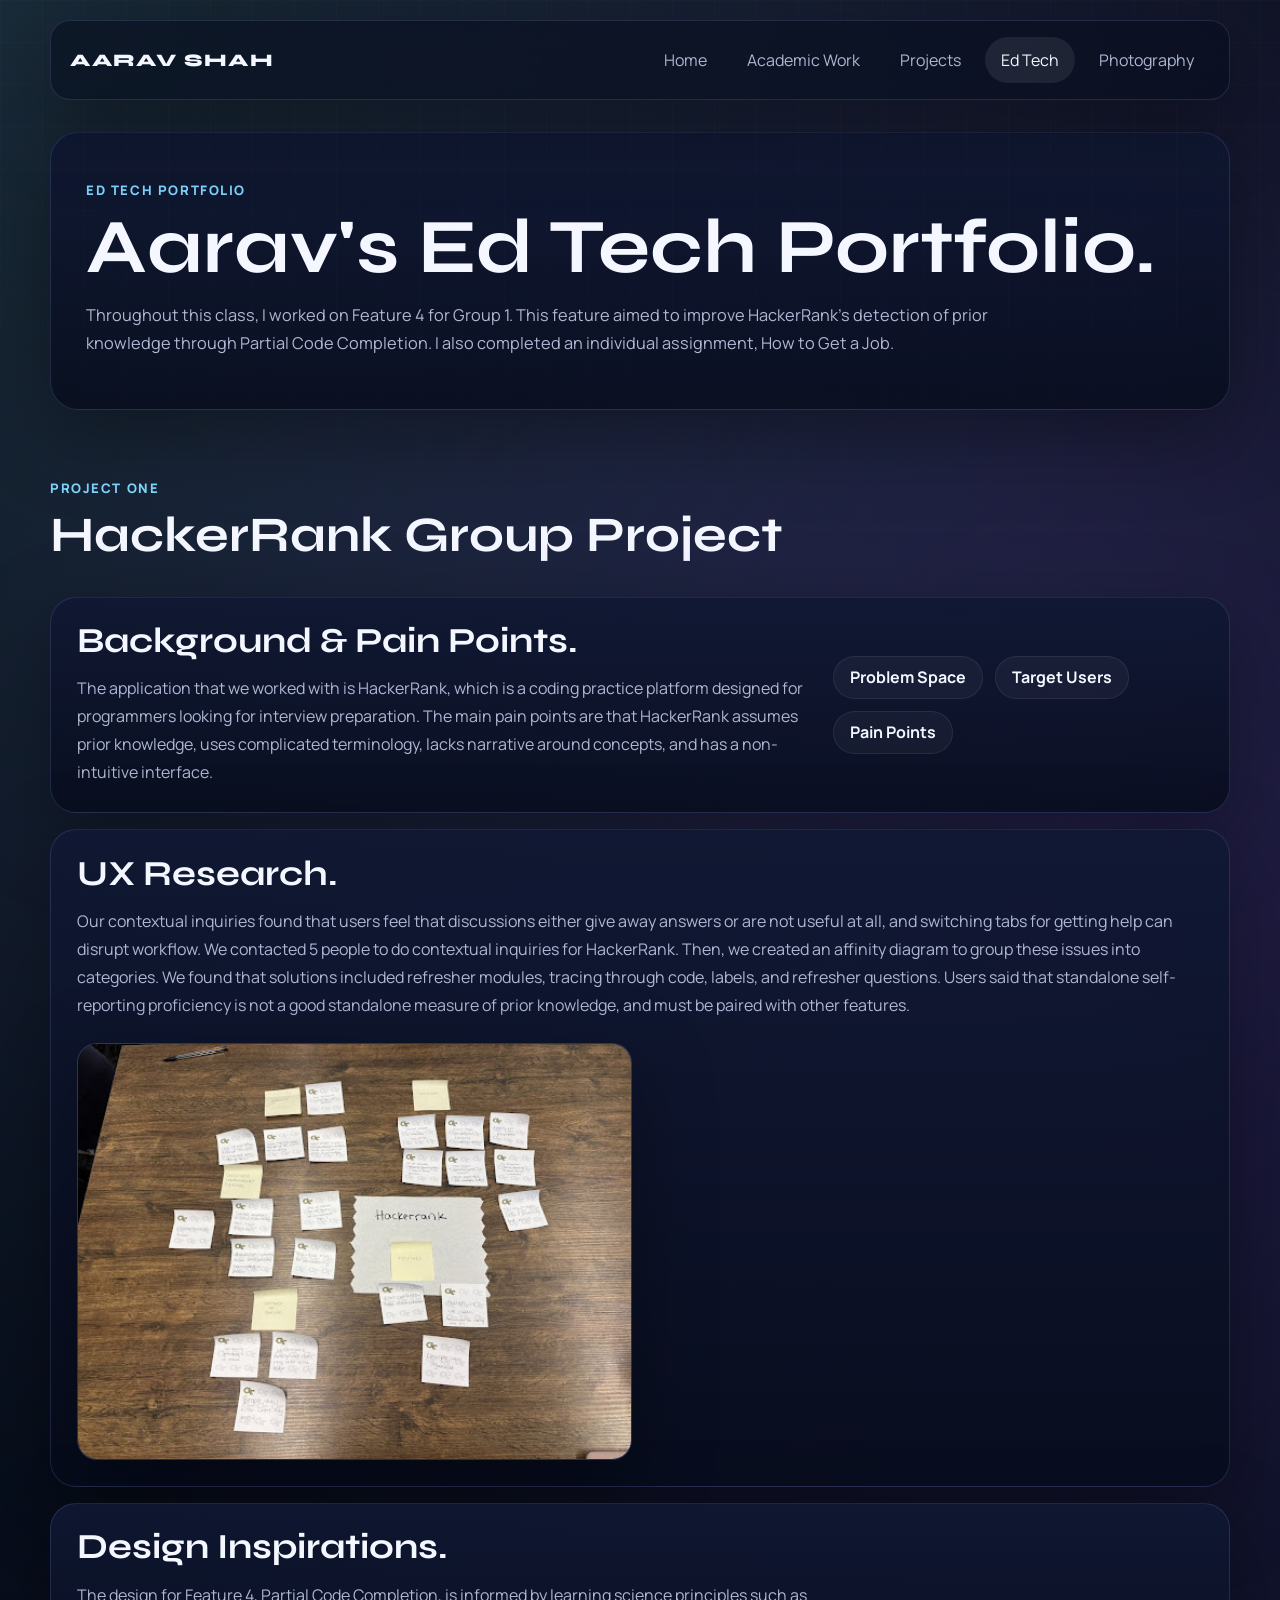
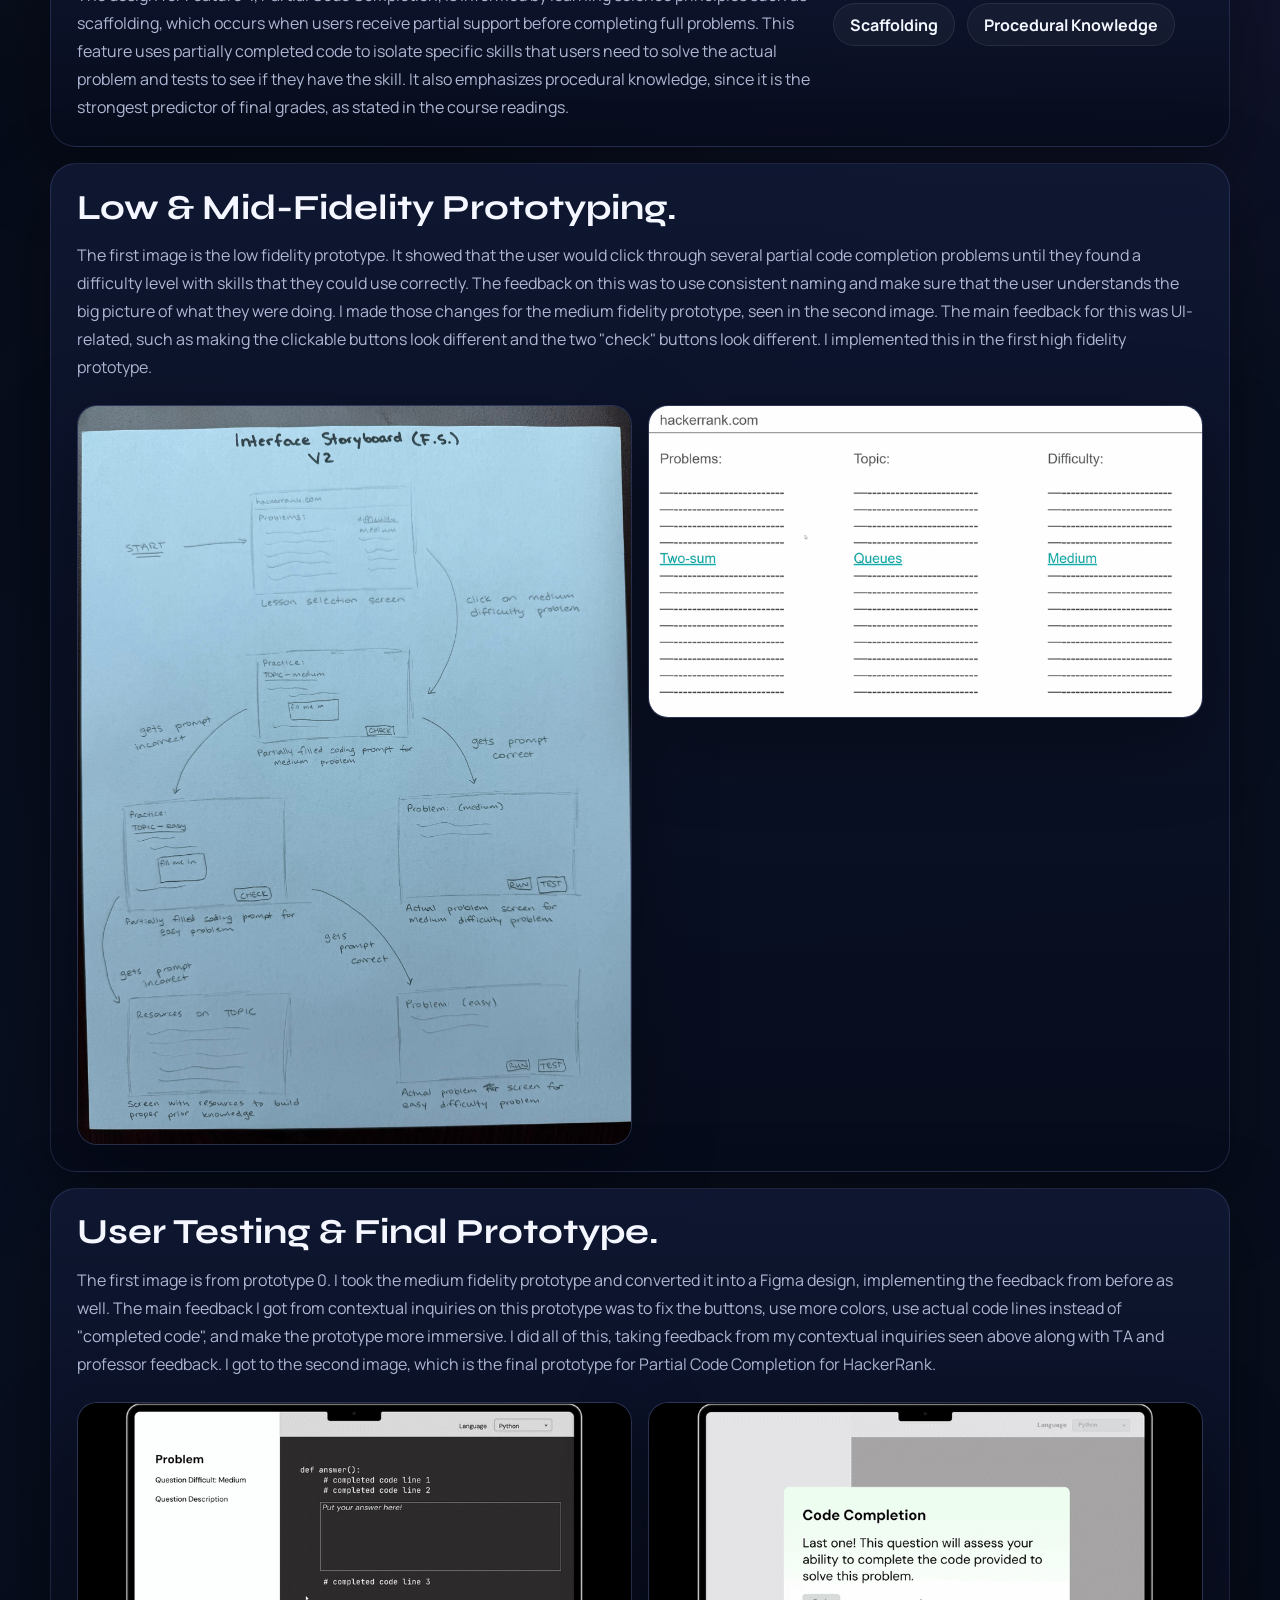
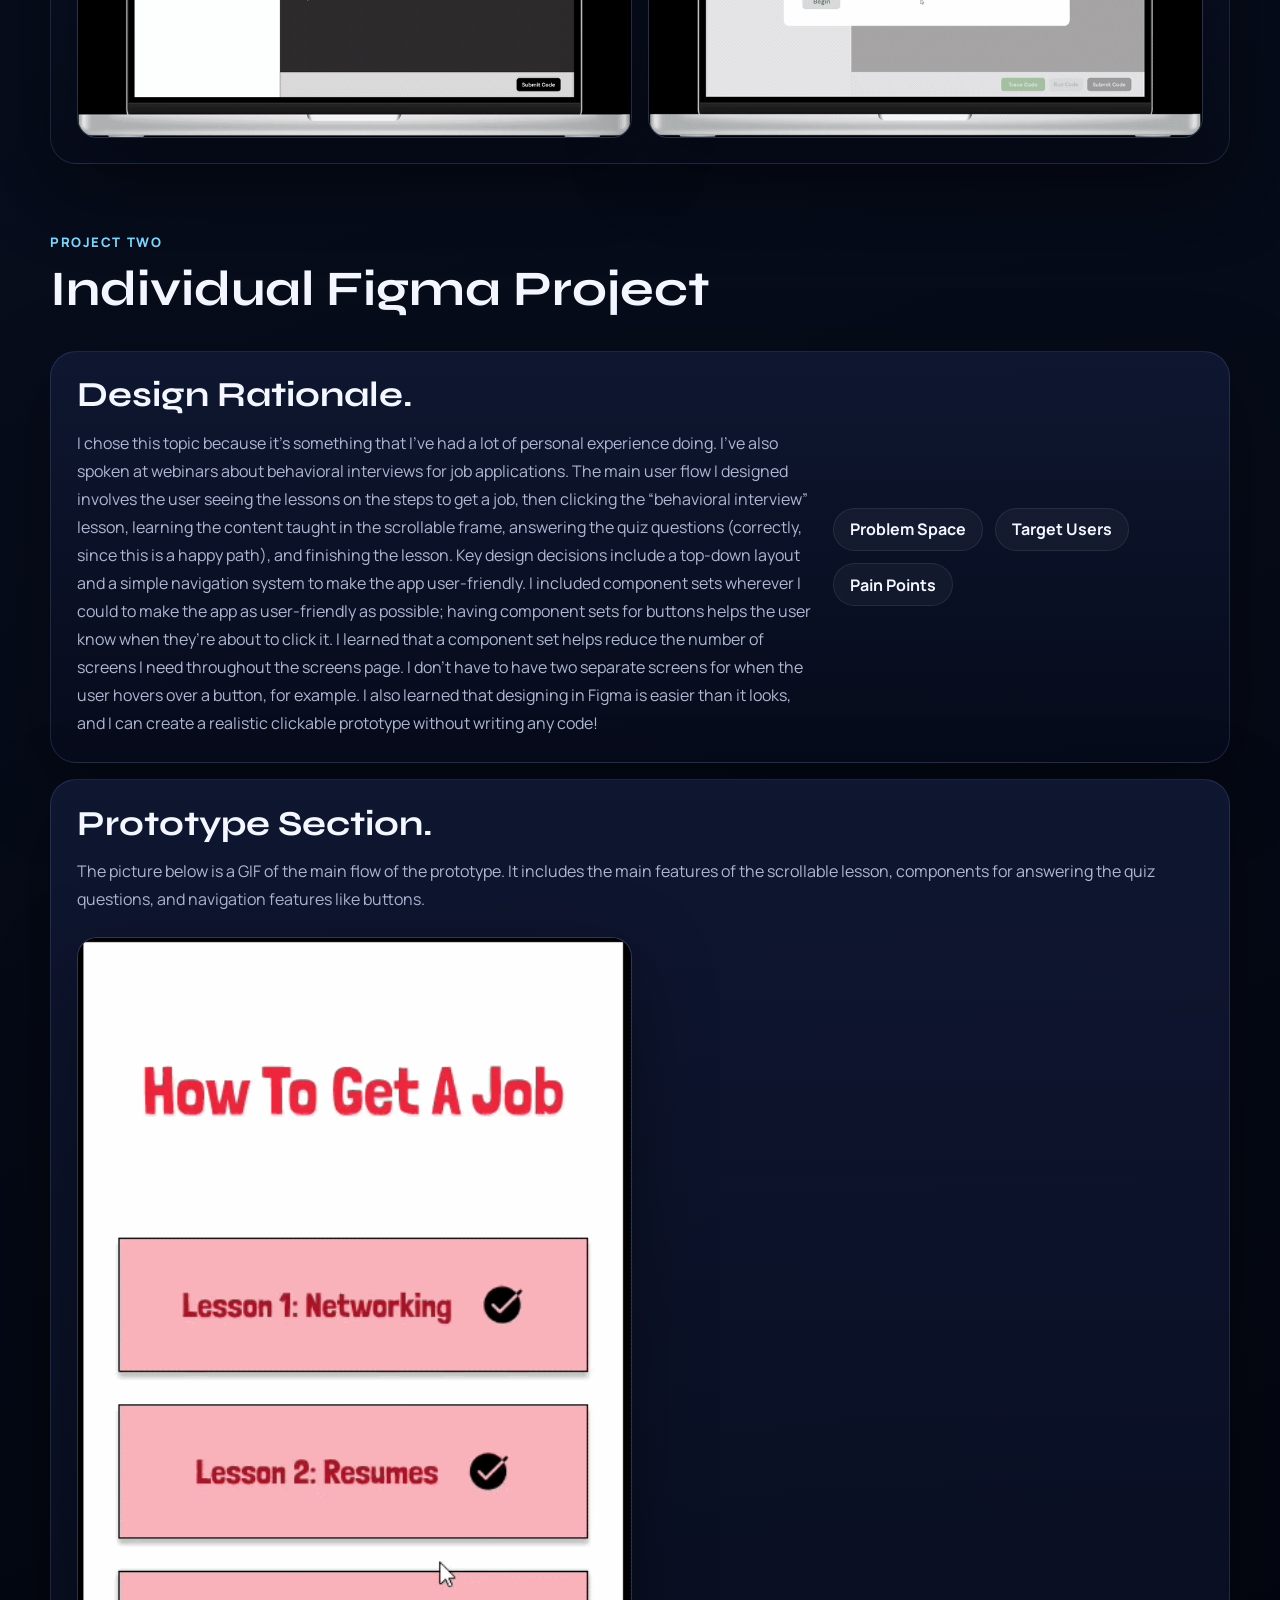
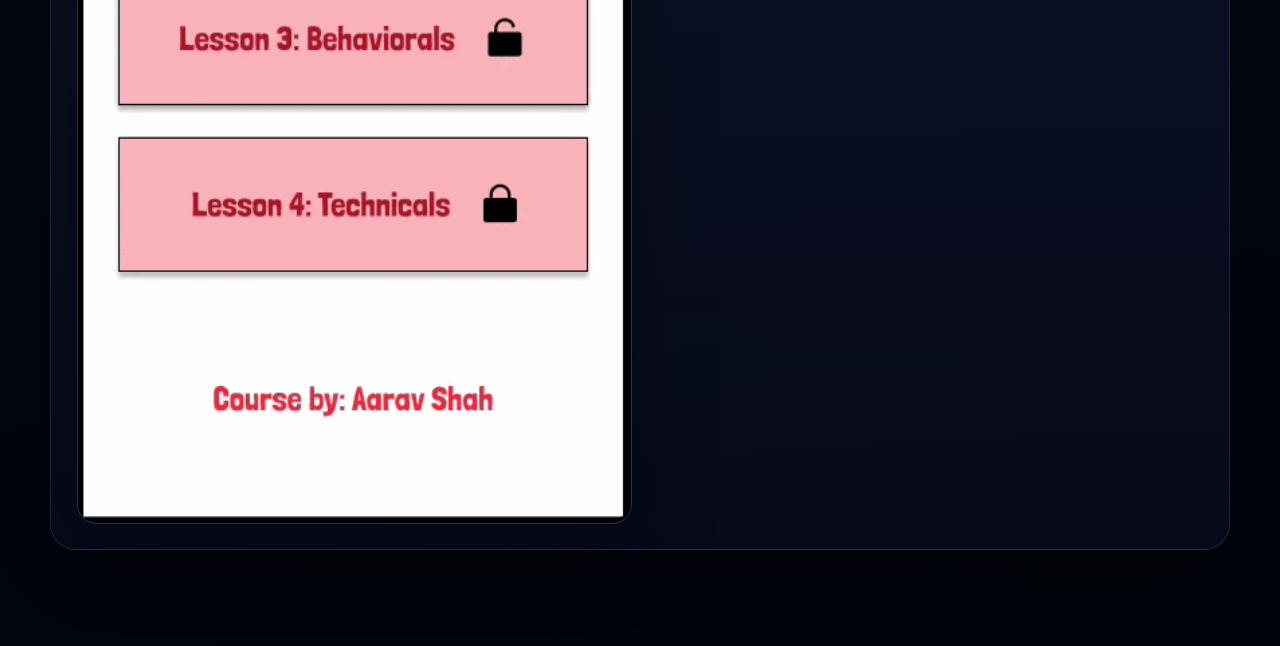
==== edtech.html @ 52fab78b "Version 1.0 - Ed Tech Portfolio" ====
<!DOCTYPE html>
<html lang="en">
<head>
  <meta charset="UTF-8">
  <meta name="viewport" content="width=device-width, initial-scale=1.0">
  <title>Ed Tech Portfolio | Aarav Shah</title>
  <meta
    name="description"
    content="Education technology portfolio for Aarav Shah featuring a HackerRank group project and an individual Figma project."
  >
  <link rel="preconnect" href="https://fonts.googleapis.com">
  <link rel="preconnect" href="https://fonts.gstatic.com" crossorigin>
  <link
    href="https://fonts.googleapis.com/css2?family=Manrope:wght@400;500;600;700;800&family=Syne:wght@500;700;800&display=swap"
    rel="stylesheet"
  >
  <link rel="stylesheet" href="styles.css">
</head>
<body>
  <div class="page-shell">
    <header class="site-header">
      <a class="brand" href="index.html">Aarav Shah</a>
      <nav class="site-nav" aria-label="Primary navigation">
        <a class="nav-link" href="index.html">Home</a>
        <a class="nav-link" href="academic.html">Academic Work</a>
        <a class="nav-link" href="projects.html">Projects</a>
        <a class="nav-link active" href="edtech.html">Ed Tech</a>
        <a class="nav-link" href="photography.html">Photography</a>
      </nav>
    </header>

    <main>
      <section class="portfolio-hero portfolio-hero-expanded">
        <p class="eyebrow">Ed Tech Portfolio</p>
        <h1>Aarav's Ed Tech Portfolio.</h1>
        <p class="hero-text academic-intro">
          Throughout this class, I worked on Feature 4 for Group 1. This feature aimed to improve HackerRank's 
          detection of prior knowledge through Partial Code Completion. I also completed an individual assignment, 
          How to Get a Job.
        </p>
      </section>

      <section class="preview-grid-section">
        <div class="section-heading">
          <div>
            <p class="eyebrow">Project One</p>
            <h2>HackerRank Group Project</h2>
          </div>
        </div>

        <div class="work-stack">
          <article class="domain-card">
            <div class="domain-copy">
              <h2>Background & Pain Points.</h2>
              <p>
                The application that we worked with is HackerRank, which is a coding practice platform
                designed for programmers looking for interview preparation. The main pain points are that
                HackerRank assumes prior knowledge, uses complicated terminology, lacks narrative around
                concepts, and has a non-intuitive interface.
              </p>
            </div>
            <div class="domain-tags">
              <span>Problem Space</span>
              <span>Target Users</span>
              <span>Pain Points</span>
            </div>
          </article>

          <article class="domain-card domain-card-full">
            <div class="domain-copy">
              <h2>UX Research.</h2>
              <p>
                Our contextual inquiries found that users feel that discussions either give away answers or
                are not useful at all, and switching tabs for getting help can disrupt workflow. We contacted
                5 people to do contextual inquiries for HackerRank. Then, we created an affinity diagram to
                group these issues into categories. We found that solutions included refresher modules, tracing
                through code, labels, and refresher questions. Users said that standalone self-reporting
                proficiency is not a good standalone measure of prior knowledge, and must be paired with
                other features.
              </p>
              <div class="case-study-images case-study-images-single">
                <figure class="case-study-image">
                  <img
                    class="case-study-media"
                    src="ed_tech_images/Affinity Diagram.jpg"
                    alt="Affinity diagram created during UX research for the HackerRank group project"
                  >
                </figure>
              </div>
            </div>
          </article>

          <article class="domain-card">
            <div class="domain-copy">
              <h2>Design Inspirations.</h2>
              <p>
                The design for Feature 4, Partial Code Completion, is informed by learning science principles
                such as scaffolding, which occurs when users receive partial support before completing full
                problems. This feature uses partially completed code to isolate specific skills that users
                need to solve the actual problem and tests to see if they have the skill. It also emphasizes
                procedural knowledge, since it is the strongest predictor of final grades, as stated in the
                course readings.
              </p>
            </div>
            <div class="domain-tags">
              <span>Scaffolding</span>
              <span>Procedural Knowledge</span>
            </div>
          </article>

          <article class="domain-card domain-card-full">
            <div class="domain-copy">
              <h2>Low & Mid-Fidelity Prototyping.</h2>
              <p>
                The first image is the low fidelity prototype. It showed that the user would click through several
                partial code completion problems until they found a difficulty level with skills that they could use
                correctly. The feedback on this was to use consistent naming and make sure that the user understands 
                the big picture of what they were doing. I made those changes for the medium fidelity prototype,
                seen in the second image. The main feedback for this was UI-related, such as making the clickable
                buttons look different and the two "check" buttons look different. I implemented this in the first
                high fidelity prototype.
              </p>
              <div class="case-study-images">
                <figure class="case-study-image">
                  <img
                    class="case-study-media"
                    src="ed_tech_images/Interface Storyboard.jpeg"
                    alt="Interface storyboard for the HackerRank group project"
                  >
                </figure>
                <figure class="case-study-image">
                  <img
                    class="case-study-media"
                    src="ed_tech_images/med fi prototype.gif"
                    alt="Mid-fidelity prototype animation for the HackerRank group project"
                  >
                </figure>
              </div>
            </div>
          </article>

          <article class="domain-card domain-card-full">
            <div class="domain-copy">
              <h2>User Testing & Final Prototype.</h2>
              <p>
                The first image is from prototype 0. I took the medium fidelity prototype and converted it into a
                Figma design, implementing the feedback from before as well. The main feedback I got from contextual
                inquiries on this prototype was to fix the buttons, use more colors, use actual code lines instead of 
                "completed code", and make the prototype more immersive. I did all of this, taking feedback from my 
                contextual inquiries seen above along with TA and professor feedback. I got to the second image, which
                is the final prototype for Partial Code Completion for HackerRank.
              </p>
              <div class="case-study-images">
                <figure class="case-study-image">
                  <img
                    class="case-study-media"
                    src="ed_tech_images/high fi prototype.gif"
                    alt="High-fidelity prototype animation for the HackerRank group project"
                  >
                </figure>
                <figure class="case-study-image">
                  <img
                    class="case-study-media"
                    src="ed_tech_images/final prototype.gif"
                    alt="Final prototype animation for the HackerRank group project"
                  >
                </figure>
              </div>
            </div>
          </article>
        </div>
      </section>

      <section class="preview-grid-section">
        <div class="section-heading">
          <div>
            <p class="eyebrow">Project Two</p>
            <h2>Individual Figma Project</h2>
          </div>
        </div>

        <div class="work-stack">
          <article class="domain-card">
            <div class="domain-copy">
              <h2>Design Rationale.</h2>
              <p>
                I chose this topic because it’s something that I’ve had a lot of personal experience doing. I’ve 
                also spoken at webinars about behavioral interviews for job applications. The main user flow I 
                designed involves the user seeing the lessons on the steps to get a job, then clicking the 
                “behavioral interview” lesson, learning the content taught in the scrollable frame, answering the 
                quiz questions (correctly, since this is a happy path), and finishing the lesson. Key design 
                decisions include a top-down layout and a simple navigation system to make the app user-friendly. 
                I included component sets wherever I could to make the app as user-friendly as possible; having 
                component sets for buttons helps the user know when they’re about to click it. I learned that a 
                component set helps reduce the number of screens I need throughout the screens page. I don’t have 
                to have two separate screens for when the user hovers over a button, for example. I also learned 
                that designing in Figma is easier than it looks, and I can create a realistic clickable prototype 
                without writing any code!
              </p>
            </div>
            <div class="domain-tags">
              <span>Problem Space</span>
              <span>Target Users</span>
              <span>Pain Points</span>
            </div>
          </article>

          <article class="domain-card domain-card-full">
            <div class="domain-copy">
              <h2>Prototype Section.</h2>
              <p>
                The picture below is a GIF of the main flow of the prototype. It includes the main features of the
                scrollable lesson, components for answering the quiz questions, and navigation features like buttons.
              </p>
              <div class="case-study-images case-study-images-single">
                <figure class="case-study-image">
                  <img
                    class="case-study-media"
                    src="ed_tech_images/individual prototype.gif"
                    alt="Individual prototype animation for the individual project"
                  >
                </figure>
              </div>
            </div>
          </article>
        </div>
      </section>
    </main>
  </div>
</body>
</html>
---- styles.css ----
:root {
  --bg: #050816;
  --bg-soft: #0b1330;
  --panel: rgba(11, 18, 42, 0.72);
  --panel-strong: rgba(17, 26, 57, 0.92);
  --line: rgba(154, 170, 255, 0.16);
  --text: #f4f7ff;
  --muted: #aeb7d3;
  --accent: #7dd3fc;
  --accent-soft: #8b5cf6;
  --shadow: 0 24px 80px rgba(0, 0, 0, 0.35);
}

* {
  box-sizing: border-box;
}

html {
  scroll-behavior: smooth;
}

body {
  margin: 0;
  min-height: 100vh;
  font-family: "Manrope", sans-serif;
  color: var(--text);
  background:
    radial-gradient(circle at top left, rgba(125, 211, 252, 0.18), transparent 30%),
    radial-gradient(circle at 85% 15%, rgba(139, 92, 246, 0.2), transparent 25%),
    linear-gradient(160deg, #03050d 0%, #091021 45%, #02040c 100%);
}

body::before {
  content: "";
  position: fixed;
  inset: 0;
  background-image:
    linear-gradient(rgba(255, 255, 255, 0.03) 1px, transparent 1px),
    linear-gradient(90deg, rgba(255, 255, 255, 0.03) 1px, transparent 1px);
  background-size: 42px 42px;
  mask-image: linear-gradient(to bottom, rgba(0, 0, 0, 0.55), transparent 85%);
  pointer-events: none;
}

img {
  display: block;
  width: 100%;
}

a {
  color: inherit;
  text-decoration: none;
}

.page-shell {
  width: min(1180px, calc(100% - 2rem));
  margin: 0 auto;
  padding: 1.25rem 0 4rem;
}

main > section + section {
  padding-top: 1.5rem;
}

.site-header {
  position: sticky;
  top: 0;
  z-index: 10;
  display: flex;
  align-items: center;
  justify-content: space-between;
  gap: 1rem;
  padding: 1rem 1.2rem;
  margin: 0 0 2rem;
  backdrop-filter: blur(18px);
  background: rgba(6, 11, 28, 0.55);
  border: 1px solid var(--line);
  border-radius: 20px;
  box-shadow: var(--shadow);
}

.brand,
h1,
h2 {
  font-family: "Syne", sans-serif;
}

.brand {
  font-size: 1.1rem;
  font-weight: 800;
  letter-spacing: 0.08em;
  text-transform: uppercase;
}

.site-nav {
  display: flex;
  gap: 0.5rem;
}

.nav-link {
  padding: 0.75rem 1rem;
  border-radius: 999px;
  color: var(--muted);
  transition: 180ms ease;
}

.nav-link:hover,
.nav-link.active {
  color: var(--text);
  background: rgba(255, 255, 255, 0.08);
}

.hero,
.section-grid,
.portfolio-hero {
  margin-bottom: 2rem;
}

.hero {
  display: grid;
  grid-template-columns: 1.4fr 0.9fr;
  gap: 1.5rem;
  align-items: stretch;
}

.hero-showcase {
  grid-template-columns: minmax(0, 1.45fr) minmax(300px, 0.7fr);
  align-items: start;
}

.personal-hero {
  grid-template-columns: minmax(0, 1.55fr) minmax(290px, 0.72fr);
}

.hero-copy-wide {
  min-height: 34rem;
}

.hero-copy {
  display: grid;
  grid-template-rows: auto 1fr auto;
  height: 100%;
}

.hero-copy-body {
  display: block;
}

.hero-copy-body .hero-text {
  margin-top: 2rem;
}

.hero-copy,
.hero-panel,
.content-card,
.portfolio-hero,
.headshot-card {
  padding: 2rem;
  border: 1px solid var(--line);
  border-radius: 28px;
  background: linear-gradient(180deg, rgba(16, 24, 51, 0.92), rgba(7, 12, 28, 0.82));
  box-shadow: var(--shadow);
}

.hero-copy h1,
.portfolio-hero h1 {
  margin: 0 0 1rem;
  font-size: clamp(2.8rem, 6vw, 5.5rem);
  line-height: 0.95;
}

.hero-text,
.content-card p,
.feature-list {
  color: var(--muted);
  font-size: 1.02rem;
  line-height: 1.75;
}

.hero-copy .hero-text {
  max-width: 52rem;
}

.hero-actions {
  display: flex;
  flex-wrap: wrap;
  gap: 1rem;
  margin-top: 1.8rem;
}

.hero-actions-bottom {
  grid-row: 3;
  align-self: end;
  padding-top: 1.25rem;
}

.headshot-card {
  display: grid;
  gap: 1rem;
  background:
    radial-gradient(circle at top, rgba(125, 211, 252, 0.12), transparent 35%),
    linear-gradient(180deg, rgba(16, 24, 51, 0.92), rgba(7, 12, 28, 0.82));
}

.headshot-frame {
  position: relative;
  overflow: hidden;
  aspect-ratio: 4 / 5;
  border-radius: 24px;
  border: 1px solid rgba(255, 255, 255, 0.08);
  background:
    radial-gradient(circle at top, rgba(125, 211, 252, 0.28), transparent 35%),
    linear-gradient(180deg, rgba(27, 41, 81, 0.95), rgba(9, 14, 31, 1));
}

.headshot-image,
.headshot-placeholder {
  position: absolute;
  inset: 0;
  width: 100%;
  height: 100%;
}

.headshot-image {
  object-fit: cover;
}

.headshot-placeholder {
  display: grid;
  place-items: center;
  padding: 1.5rem;
  color: rgba(244, 247, 255, 0.68);
  text-align: center;
  font-weight: 700;
  letter-spacing: 0.04em;
  text-transform: uppercase;
}

.headshot-frame:not(.is-empty) .headshot-placeholder {
  display: none;
}

.headshot-note {
  margin: 0;
  color: var(--muted);
  line-height: 1.7;
}

.button {
  display: inline-flex;
  align-items: center;
  justify-content: center;
  min-height: 3.2rem;
  padding: 0.85rem 1.3rem;
  border-radius: 999px;
  font-weight: 700;
  transition: transform 180ms ease, background 180ms ease, border-color 180ms ease;
}

.button:hover,
.text-link:hover {
  transform: translateY(-2px);
}

.button-primary {
  background: linear-gradient(135deg, var(--accent), #c084fc);
  color: #050816;
}

.button-secondary {
  border: 1px solid var(--line);
  background: rgba(255, 255, 255, 0.04);
}

.hero-panel {
  display: grid;
  gap: 1rem;
}

.hero-stat-card {
  padding: 1.2rem;
  border-radius: 22px;
  background: linear-gradient(180deg, rgba(255, 255, 255, 0.06), rgba(255, 255, 255, 0.02));
  border: 1px solid rgba(255, 255, 255, 0.06);
}

.stat-label,
.eyebrow {
  display: inline-block;
  margin-bottom: 0.75rem;
  color: var(--accent);
  font-size: 0.82rem;
  font-weight: 800;
  letter-spacing: 0.12em;
  text-transform: uppercase;
}

.section-grid {
  display: grid;
  grid-template-columns: 1.2fr 0.8fr;
  gap: 1.5rem;
}

.compact-grid {
  align-items: stretch;
}

.portfolio-summary-grid {
  align-items: stretch;
}

.content-card h2,
.section-heading h2 {
  margin: 0 0 1rem;
  font-size: clamp(1.8rem, 4vw, 3.1rem);
  line-height: 1.05;
}

.accent-card {
  background: linear-gradient(135deg, rgba(12, 19, 41, 0.96), rgba(30, 20, 63, 0.88));
}

.feature-list {
  margin: 0;
  padding-left: 1.2rem;
}

.feature-list li + li {
  margin-top: 0.8rem;
}

.photo-section {
  padding: 1.2rem 0 0;
}

.section-heading {
  display: flex;
  align-items: end;
  justify-content: space-between;
  gap: 1rem;
  margin-bottom: 1.2rem;
}

.compact-heading {
  margin-bottom: 1rem;
}

.text-link {
  color: var(--accent);
  font-weight: 700;
}

.photo-grid,
.portfolio-grid,
.mosaic-grid {
  display: grid;
  grid-template-columns: repeat(3, minmax(0, 1fr));
  gap: 1rem;
}

.focus-grid {
  display: grid;
  grid-template-columns: repeat(3, minmax(0, 1fr));
  gap: 1rem;
  margin-bottom: 2rem;
}

.focus-bubbles-section {
  margin-bottom: 2rem;
}

.focus-bubbles {
  display: grid;
  grid-template-columns: repeat(2, minmax(0, 1fr));
  gap: 1rem;
}

.focus-bubble {
  min-height: 220px;
  padding: 1.6rem;
  border: 1px solid var(--line);
  border-radius: 26px;
  background:
    radial-gradient(circle at top, rgba(125, 211, 252, 0.1), transparent 38%),
    linear-gradient(180deg, rgba(16, 24, 51, 0.92), rgba(7, 12, 28, 0.82));
  box-shadow: var(--shadow);
  display: flex;
  flex-direction: column;
  justify-content: flex-start;
  text-align: left;
}

.focus-bubble .eyebrow {
  margin-bottom: 0.9rem;
}

.focus-bubble p:last-child {
  margin: 0;
  color: var(--muted);
  line-height: 1.7;
}

.focus-card,
.preview-card,
.domain-card {
  padding: 1.6rem;
  border: 1px solid var(--line);
  border-radius: 26px;
  background: linear-gradient(180deg, rgba(16, 24, 51, 0.92), rgba(7, 12, 28, 0.82));
  box-shadow: var(--shadow);
}

.focus-card h2,
.preview-card h3,
.domain-copy h2 {
  margin: 0 0 0.9rem;
  font-family: "Syne", sans-serif;
  line-height: 1.05;
}

.focus-card h2,
.domain-copy h2 {
  font-size: clamp(1.5rem, 3vw, 2.2rem);
}

.preview-card h3 {
  font-size: 1.35rem;
}

.focus-card p,
.preview-card p,
.domain-copy p {
  margin: 0;
  color: var(--muted);
  line-height: 1.75;
}

.preview-grid-section {
  margin-bottom: 2rem;
}

.work-preview-grid {
  display: grid;
  grid-template-columns: 1.2fr 0.8fr 0.8fr;
  gap: 1rem;
}

.preview-card-large {
  min-height: 100%;
}

.portfolio-hero-expanded {
  padding: 2.2rem;
}

.work-stack {
  display: grid;
  gap: 1rem;
  margin-bottom: 2rem;
}

.domain-card {
  display: grid;
  grid-template-columns: minmax(0, 1.2fr) minmax(220px, 0.6fr);
  gap: 1rem;
  align-items: center;
}

.domain-card-full {
  grid-template-columns: 1fr;
}

.domain-tags {
  display: flex;
  flex-wrap: wrap;
  gap: 0.75rem;
  justify-content: flex-start;
}

.domain-tags span {
  display: inline-flex;
  align-items: center;
  min-height: 2.6rem;
  padding: 0.6rem 1rem;
  border-radius: 999px;
  border: 1px solid rgba(255, 255, 255, 0.08);
  background: rgba(255, 255, 255, 0.04);
  color: var(--text);
  font-weight: 700;
}

.case-study-images {
  display: grid;
  grid-template-columns: repeat(2, minmax(0, 1fr));
  gap: 1rem;
  margin-top: 1.5rem;
  align-items: start;
}

.case-study-images-single {
  grid-template-columns: 1fr;
  max-width: calc(50% - 0.5rem);
}

.case-study-image {
  margin: 0;
}

.case-study-media {
  width: 100%;
  min-height: 0;
  border: 1px solid rgba(154, 170, 255, 0.18);
  border-radius: 20px;
  object-fit: contain;
  background: rgba(255, 255, 255, 0.03);
  box-shadow: var(--shadow);
}

.case-study-image-placeholder {
  display: grid;
  place-items: center;
  min-height: 220px;
  padding: 1rem;
  border: 1px dashed rgba(154, 170, 255, 0.35);
  border-radius: 20px;
  background:
    linear-gradient(180deg, rgba(255, 255, 255, 0.04), rgba(255, 255, 255, 0.02)),
    linear-gradient(180deg, rgba(16, 24, 51, 0.55), rgba(7, 12, 28, 0.5));
  color: var(--muted);
  font-weight: 700;
  text-align: center;
}

.mosaic-grid {
  grid-auto-rows: minmax(220px, auto);
  margin-bottom: 2rem;
}

.photo-card {
  position: relative;
  overflow: hidden;
  min-height: 280px;
  border-radius: 26px;
  border: 1px solid var(--line);
  background: var(--panel-strong);
  box-shadow: var(--shadow);
}

.photo-card img {
  height: 100%;
  object-fit: cover;
  transition: transform 240ms ease;
}

.photo-card::after {
  content: "";
  position: absolute;
  inset: 0;
  background: linear-gradient(to top, rgba(5, 8, 22, 0.78), rgba(5, 8, 22, 0.08) 55%);
}

.photo-card:hover img {
  transform: scale(1.04);
}

.photo-card figcaption {
  position: absolute;
  left: 1rem;
  right: 1rem;
  bottom: 1rem;
  z-index: 1;
  font-weight: 700;
}

.photo-card.tall {
  grid-row: span 2;
  min-height: 580px;
}

.photo-card.wide {
  grid-column: span 2;
}

.narrow {
  max-width: 720px;
}

.academic-intro {
  max-width: 980px;
}

@media (max-width: 900px) {
  .hero,
  .section-grid,
  .focus-grid,
  .focus-bubbles,
  .work-preview-grid,
  .photo-grid,
  .portfolio-grid,
  .mosaic-grid {
    grid-template-columns: 1fr;
  }

  .domain-card {
    grid-template-columns: 1fr;
  }

  .photo-card.tall,
  .photo-card.wide {
    grid-row: auto;
    grid-column: auto;
    min-height: 320px;
  }

  .focus-bubble {
    border-radius: 26px;
    min-height: 0;
  }

  .hero-copy h1,
  .portfolio-hero h1 {
    line-height: 1.02;
  }

  .section-heading {
    align-items: start;
    flex-direction: column;
  }
}

@media (max-width: 640px) {
  .page-shell {
    width: min(100% - 1rem, 1180px);
    padding-top: 0.75rem;
  }

  .site-header {
    flex-direction: column;
    align-items: stretch;
  }

  .site-nav {
    justify-content: space-between;
  }

  .hero-copy,
  .hero-panel,
  .content-card,
  .portfolio-hero,
  .headshot-card {
    padding: 1.4rem;
    border-radius: 22px;
  }

  .hero-copy h1,
  .portfolio-hero h1 {
    font-size: clamp(2.3rem, 10vw, 4rem);
  }

  .hero-copy-wide {
    min-height: auto;
  }

  .button,
  .nav-link {
    width: 100%;
  }

  .hero-actions-bottom {
    padding-top: 1rem;
  }

  .case-study-images {
    grid-template-columns: 1fr;
  }

  .case-study-media {
    width: 100%;
  }
}
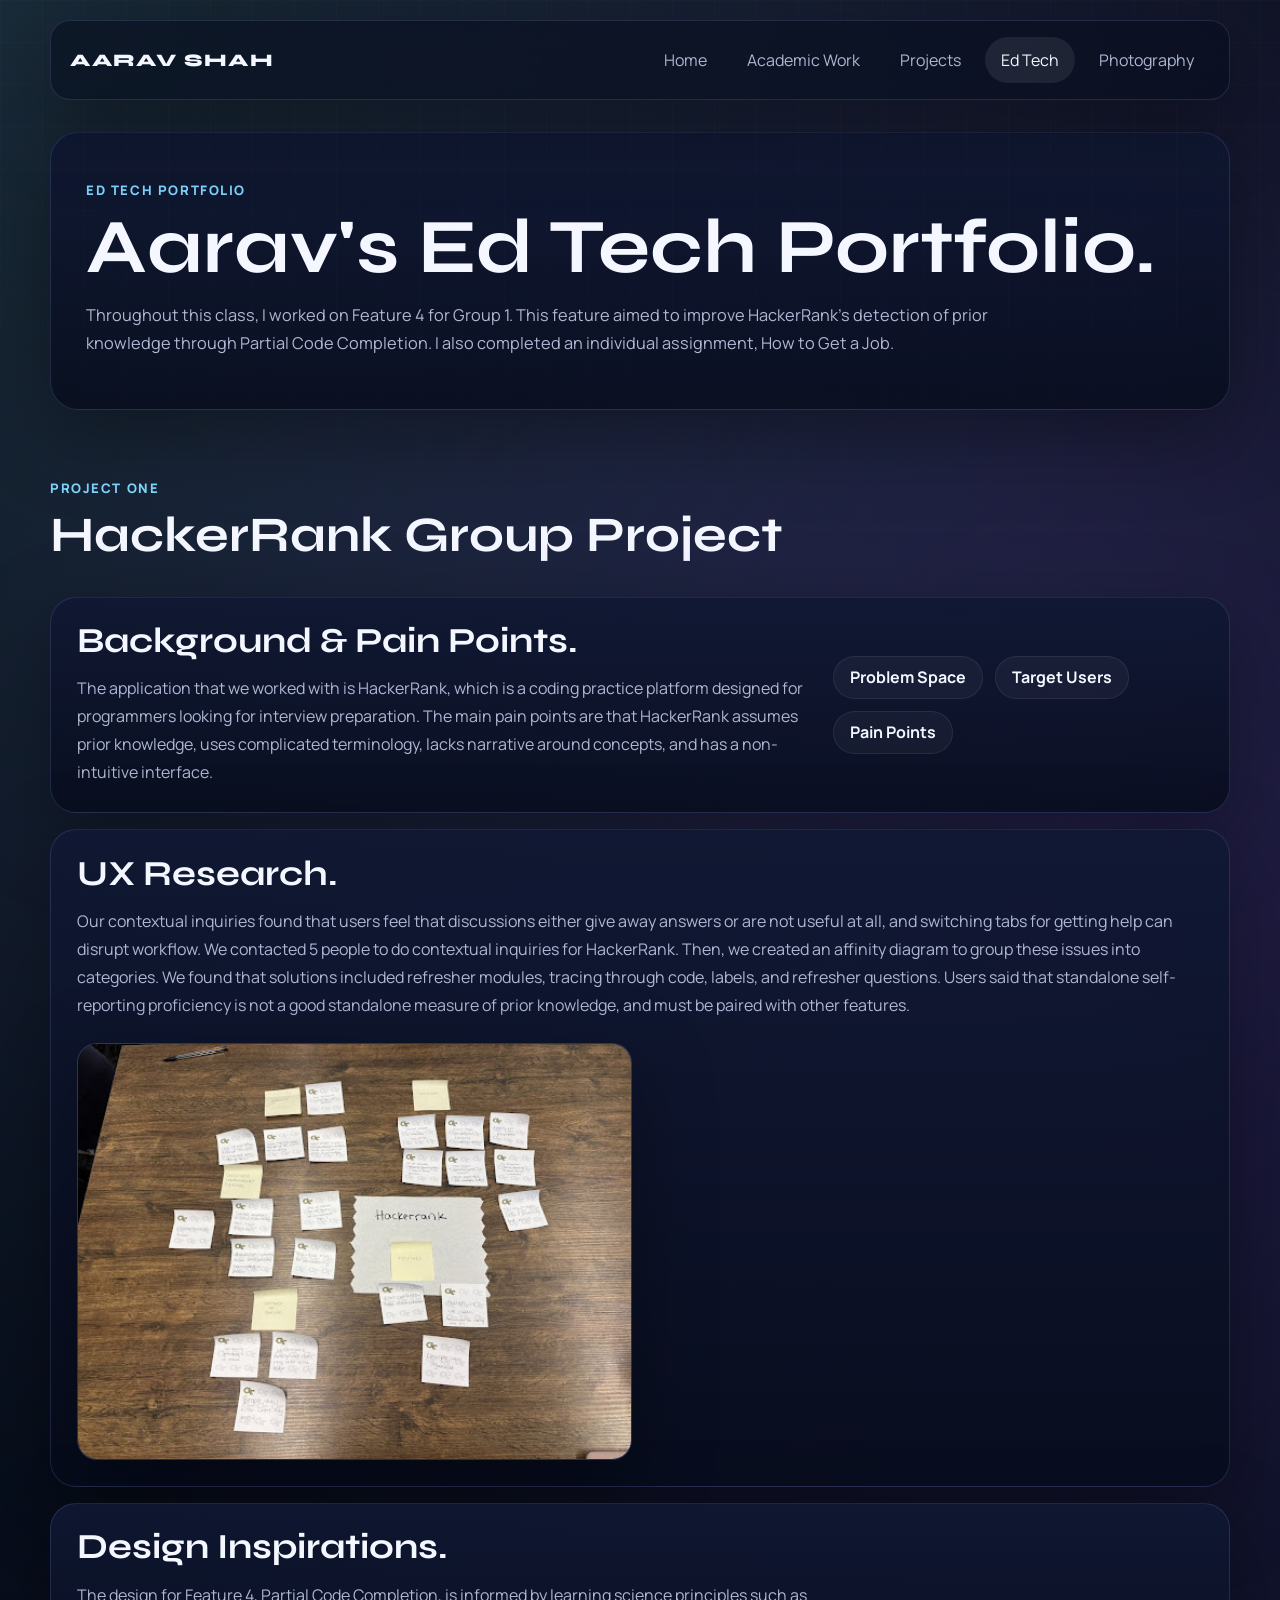
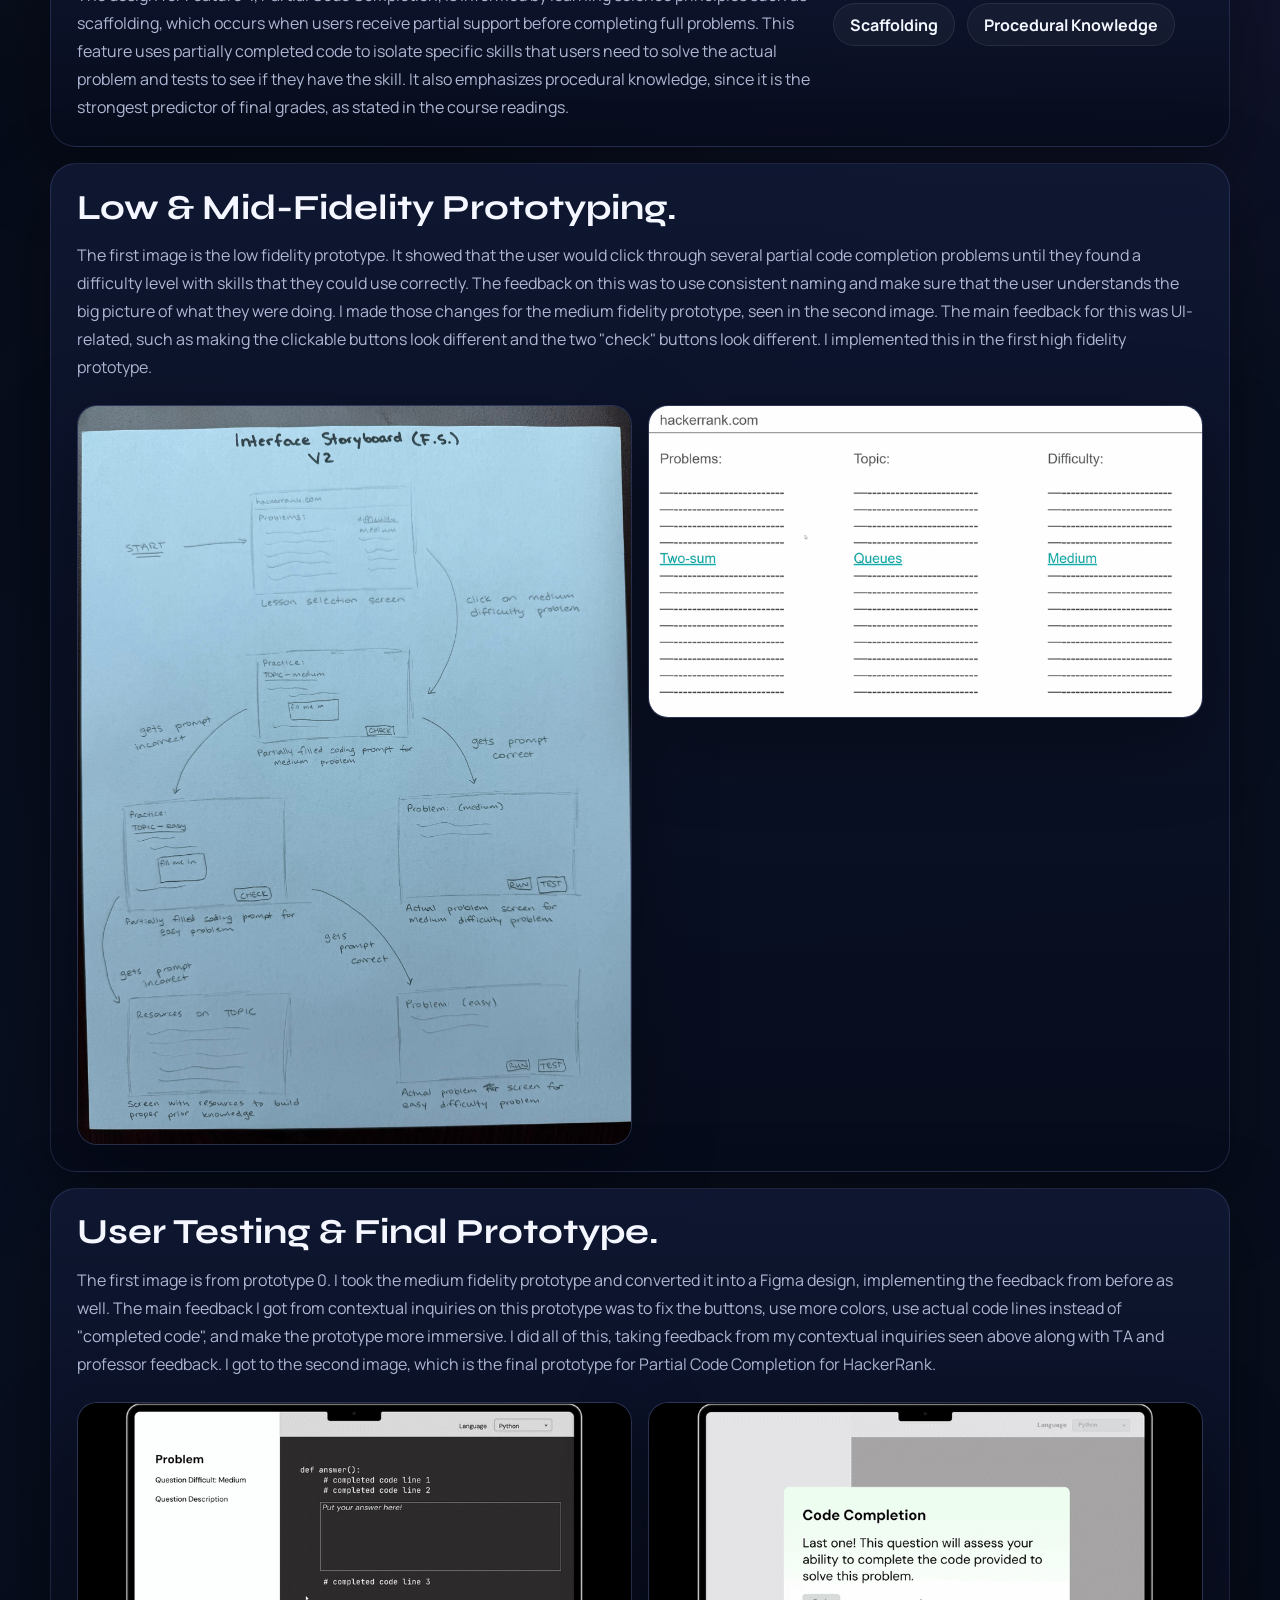
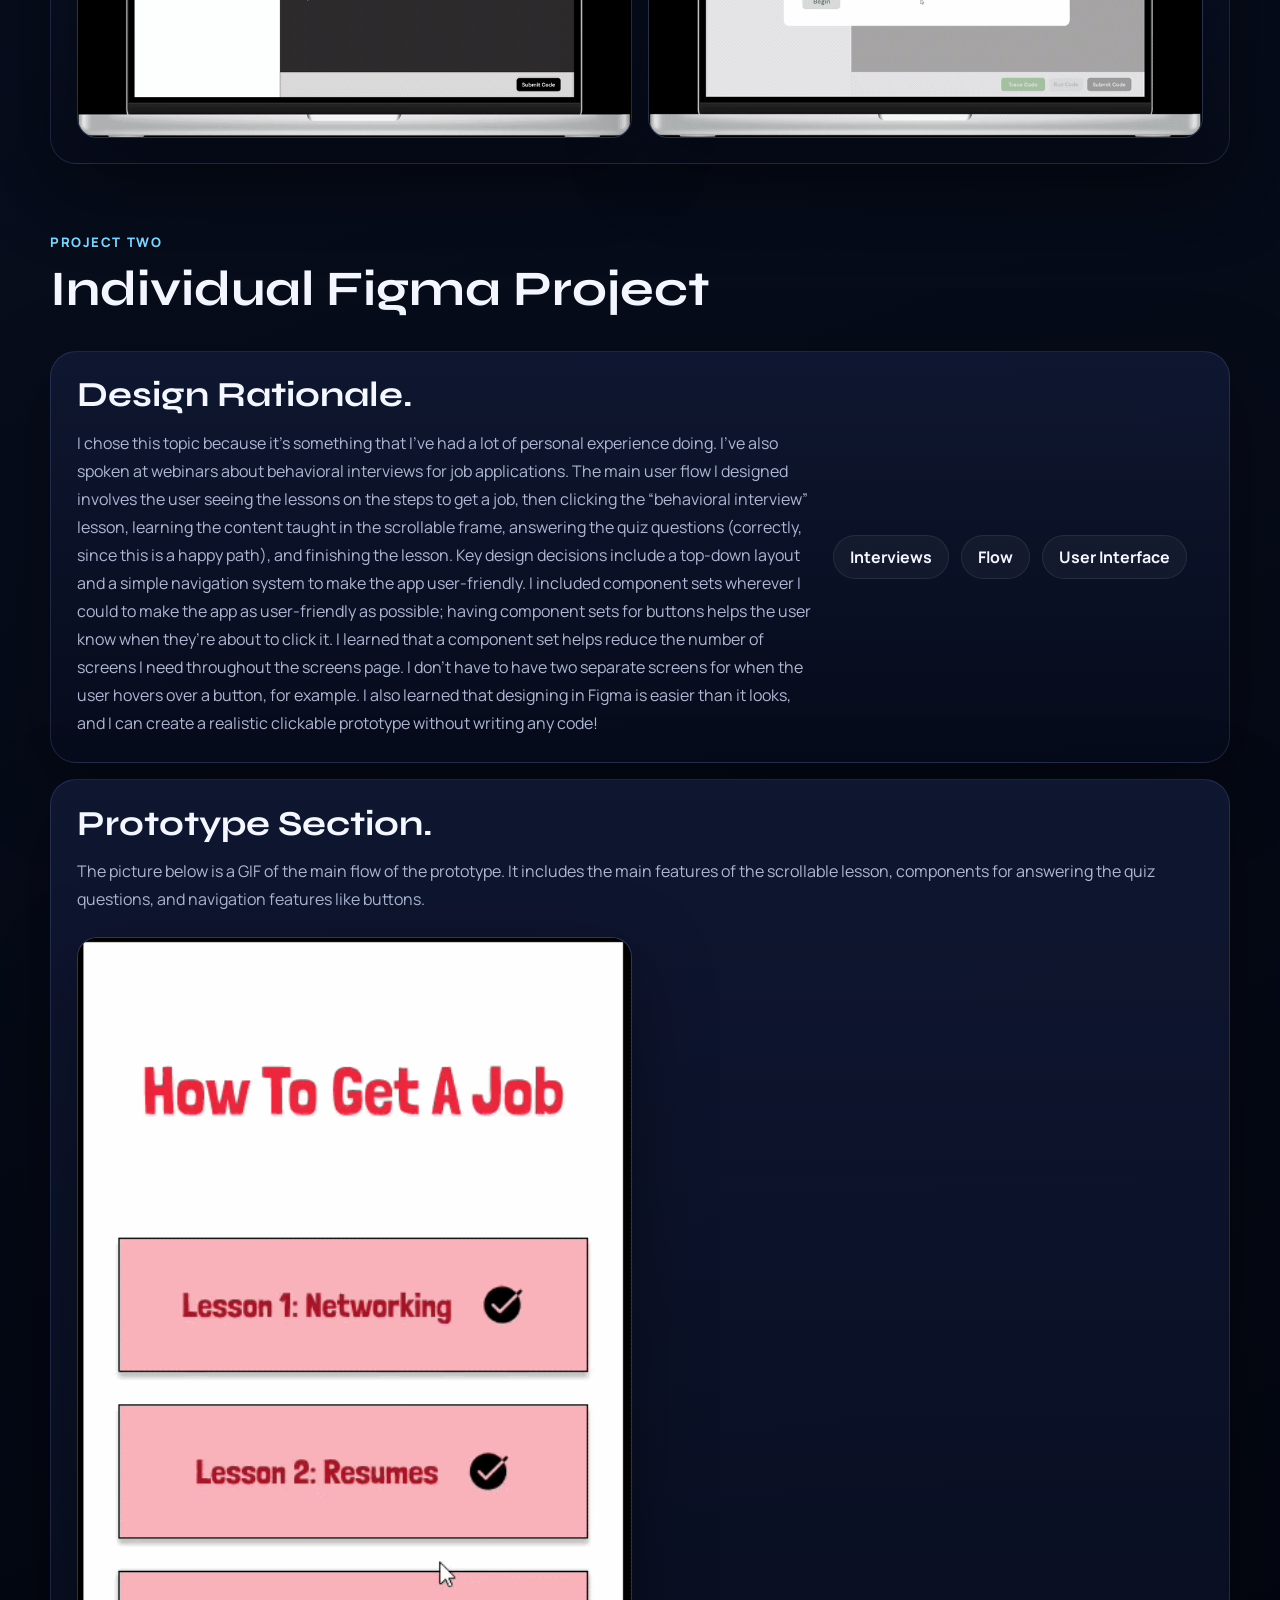
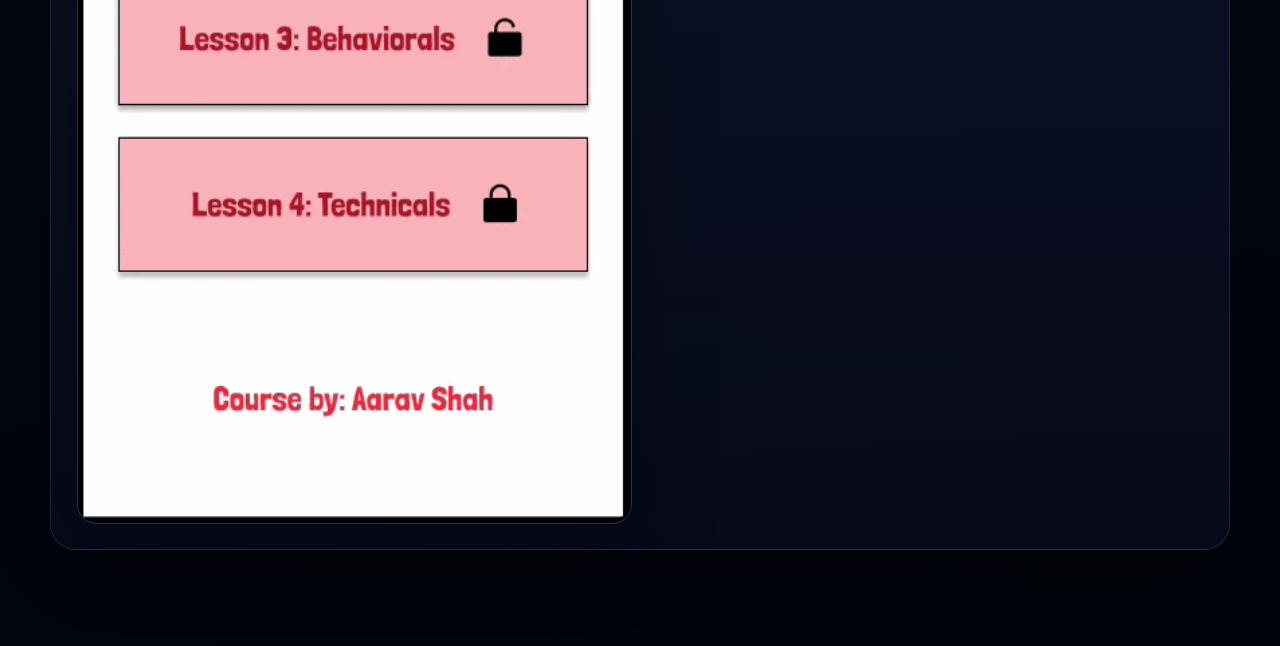
==== commit fd4f7dc6: "Version 1.1 - Ed Tech Project 2 Design Rationale Tag Fix" ====
--- a/edtech.html
+++ b/edtech.html
@@ -199,9 +199,9 @@
               </p>
             </div>
             <div class="domain-tags">
-              <span>Problem Space</span>
-              <span>Target Users</span>
-              <span>Pain Points</span>
+              <span>Interviews</span>
+              <span>Flow</span>
+              <span>User Interface</span>
             </div>
           </article>
 
